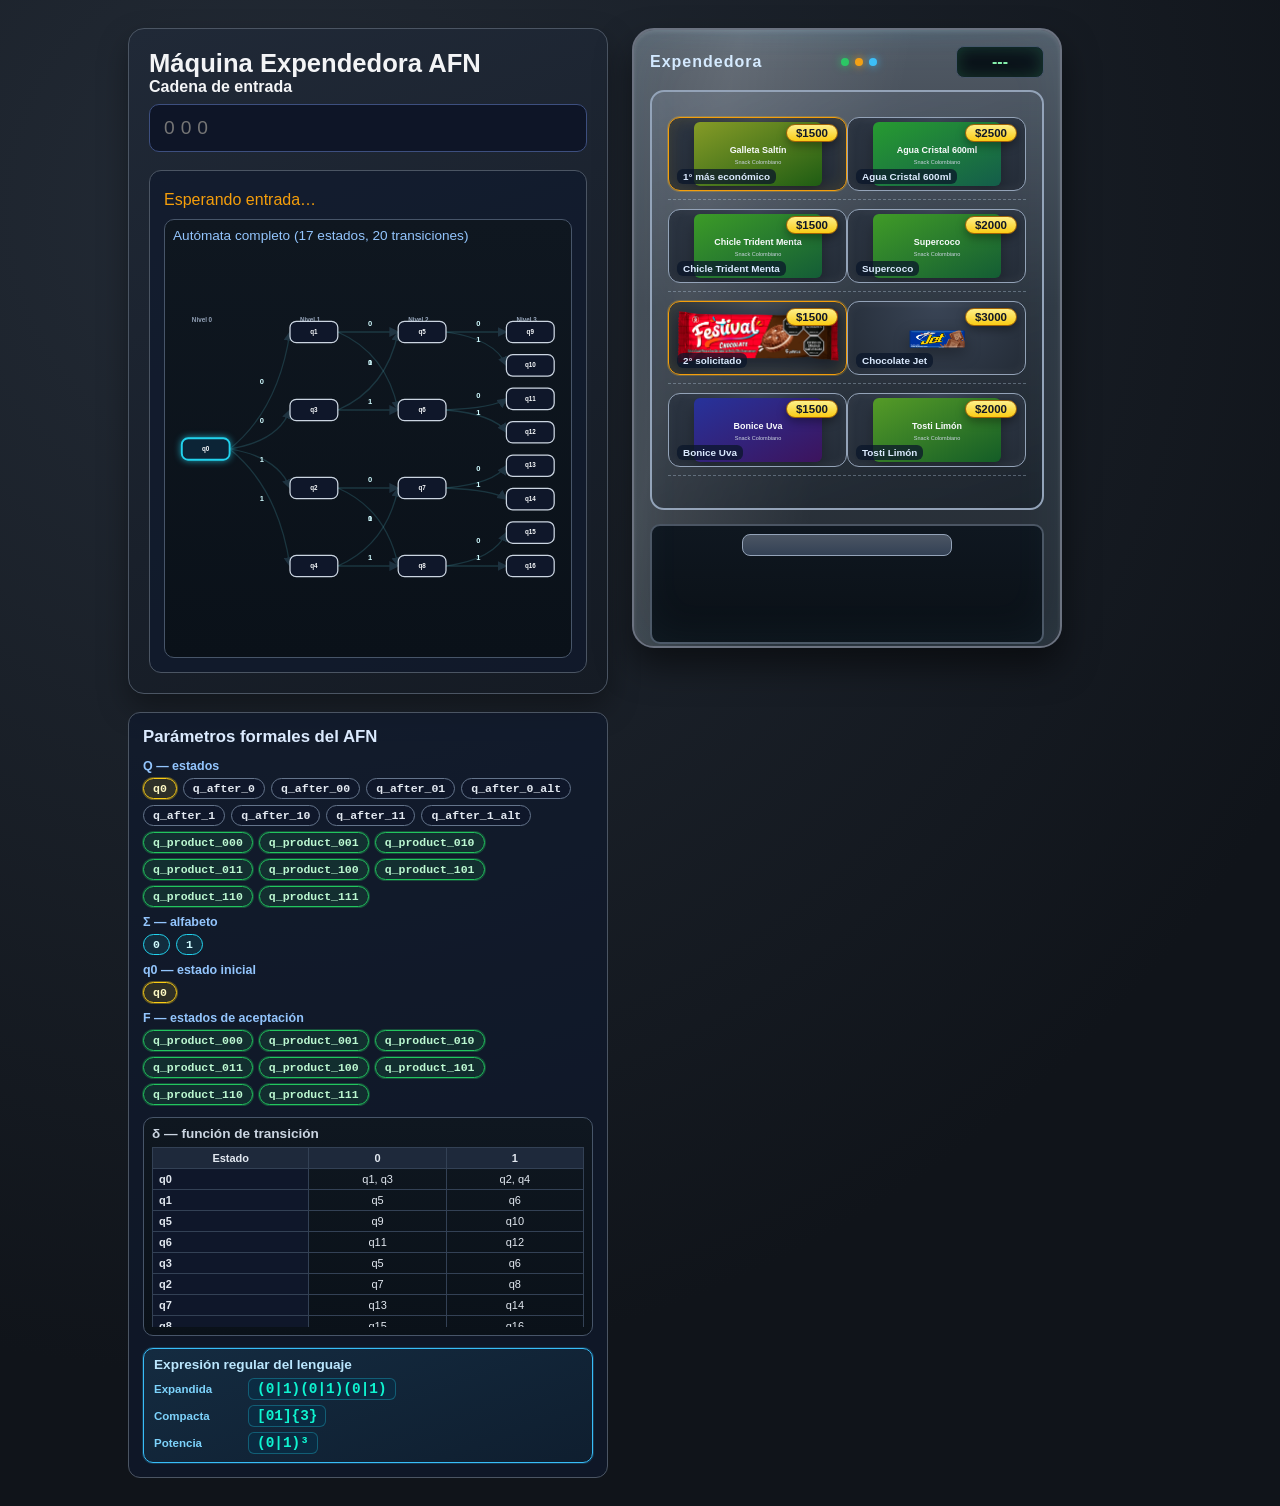
==== ui/index.html @ 4ac13ea7 "frist commit for test" ====
<!DOCTYPE html>
<html lang="es">
  <head>
    <meta charset="UTF-8" />
    <meta name="viewport" content="width=device-width, initial-scale=1.0" />
    <meta http-equiv="Cache-Control" content="no-cache, no-store, must-revalidate" />
    <meta http-equiv="Pragma" content="no-cache" />
    <meta http-equiv="Expires" content="0" />
    <title>Máquina Expendedora AFN</title>
    <link rel="stylesheet" href="styles.css?v=20260922d" />
  </head>
  <body>
    <main class="layout">
      <div class="panel-col">
        <section class="panel" id="controlPanel">
          <h1>Máquina Expendedora AFN</h1>

        <div class="input-block">
          <label for="sequence">Cadena de entrada</label>
          <input
            id="sequence"
            type="text"
            maxlength="3"
            placeholder="000"
            autocomplete="off"
            spellcheck="false"
          />
        </div>

        <div class="status-card" id="statusCard">
          <p id="statusText">Esperando entrada…</p>
          <div class="graph-box" id="graphBox">
            <p id="graphEmpty">Autómata completo (17 estados, 20 transiciones)</p>
            <svg id="graphSvg" viewBox="0 0 620 440" preserveAspectRatio="xMidYMid meet"></svg>
          </div>
          <div class="table-box" id="tableBox">
            <p id="tableTitle">Tabla de transición</p>
            <div class="table-wrap">
              <table id="transitionTable"></table>
            </div>
          </div>
        </div>
      </section>

      <section class="params-card">
        <h2>Parámetros formales del AFN</h2>
        <div id="paramsGrid"></div>

        <div class="delta-box">
          <p id="deltaTitle">δ — función de transición</p>
          <div class="table-wrap">
            <table id="deltaTable"></table>
          </div>
        </div>

        <div class="regex-banner">
          <p id="regexTitle">Expresión regular del lenguaje</p>
          <div id="regexList"></div>
        </div>
      </section>
      </div>

      <section class="machine-wrap">
        <div class="machine-scene">
          <div class="machine" id="machineBody">
            <div class="ambient-glow"></div>
            <div class="machine-header">
              <span class="brand">Expendedora</span>
              <div class="status-lights" aria-hidden="true">
                <span class="light"></span>
                <span class="light"></span>
                <span class="light"></span>
              </div>
              <span class="screen" id="screenText">---</span>
            </div>

            <div class="glass">
              <div id="shelves"></div>
            </div>

            <div class="chute">
              <div class="chute-gate" id="chuteGate"></div>
              <div class="scanner-beam" id="scannerBeam"></div>
              <div class="product" id="productToken">
                <img id="productImage" src="assets/margarita.svg" alt="Producto dispensado" />
                <span class="price-badge" id="productPrice">$1000</span>
              </div>
            </div>
          </div>
        </div>
      </section>
    </main>

    <script src="app.js?v=20260922d"></script>
  </body>
</html>
---- ui/styles.css ----
:root {
  --bg: #10141a;
  --card: #1b222c;
  --line: #4b5563;
  --accent: #22d3ee;
  --accent-2: #38bdf8;
  --text: #f3f4f6;
  --ok: #22c55e;
  --warn: #f59e0b;
  --bad: #ef4444;
}

* {
  box-sizing: border-box;
}

body {
  margin: 0;
  min-height: 100vh;
  font-family: "Segoe UI", Tahoma, Geneva, Verdana, sans-serif;
  color: var(--text);
  background: radial-gradient(circle at 15% 10%, #232b36 0%, var(--bg) 48%), var(--bg);
  background-size: 140% 140%;
  animation: bg-shift 12s ease-in-out infinite;
}

@keyframes bg-shift {
  0%,
  100% {
    background-position: 0% 0%;
  }
  50% {
    background-position: 100% 60%;
  }
}

.layout {
  display: grid;
  grid-template-columns: minmax(320px, 480px) minmax(300px, 520px);
  gap: 24px;
  padding: 28px;
  justify-content: center;
  align-items: start;
}

.panel-col {
  display: flex;
  flex-direction: column;
  gap: 18px;
  min-width: 0;
}

.panel {
  background: linear-gradient(160deg, #202937, #151b24);
  border: 1px solid var(--line);
  border-radius: 16px;
  padding: 20px;
  box-shadow: 0 14px 30px rgba(0, 0, 0, 0.35);
}

h1 {
  margin: 0;
  font-size: 1.6rem;
}

.subtitle {
  margin: 8px 0 18px;
  color: #b7c5ea;
}

.input-block label {
  display: block;
  margin-bottom: 8px;
  font-weight: 600;
}

.input-block input {
  width: 100%;
  border: 1px solid #3d4f7f;
  background: #0e1527;
  color: var(--text);
  border-radius: 10px;
  padding: 12px 14px;
  font-size: 1.2rem;
  letter-spacing: 6px;
  text-transform: lowercase;
  outline: none;
  transition: border-color 0.2s, box-shadow 0.2s;
}

.input-block input:focus {
  border-color: var(--accent-2);
  box-shadow: 0 0 0 3px rgba(96, 165, 250, 0.25);
}

.input-block small {
  display: block;
  margin-top: 8px;
  color: #9fb0d8;
}

.status-card {
  margin-top: 18px;
  border: 1px solid var(--line);
  border-radius: 12px;
  padding: 14px;
  background: rgba(15, 25, 45, 0.7);
}

.status-card p {
  margin: 6px 0;
}

.graph-box {
  margin-top: 10px;
  border: 1px solid #475569;
  border-radius: 10px;
  background: linear-gradient(180deg, #0f1720, #0a1119);
  padding: 8px;
}

#graphEmpty {
  margin: 0 0 6px;
  color: #93c5fd;
  font-size: 0.85rem;
}

#graphSvg {
  width: 100%;
  height: 400px;
  display: none;
}

.graph-edge {
  stroke: #67e8f9;
  stroke-width: 2;
  opacity: 0.9;
  fill: none;
}

.graph-edge.active {
  stroke: #22d3ee;
  stroke-width: 2.6;
  opacity: 1;
  filter: drop-shadow(0 0 4px rgba(34, 211, 238, 0.8));
}

.graph-edge.dim {
  opacity: 0.16;
}

.graph-edge-label {
  fill: #cffafe;
  font-size: 12px;
  font-weight: 800;
}

.graph-node {
  fill: #0f172a;
  stroke: #cbd5e1;
  stroke-width: 2;
}

.graph-node.initial {
  stroke: #facc15;
}

.graph-node.accepting {
  stroke: #22c55e;
  stroke-width: 2.4;
}

.graph-node.active {
  stroke: #22d3ee;
  stroke-width: 3;
  filter: drop-shadow(0 0 6px rgba(34, 211, 238, 0.7));
  fill: #0c2436;
}

.graph-node.accepting-inner {
  fill: transparent;
  stroke: #22c55e;
  stroke-width: 1.6;
}

.graph-node-label {
  fill: #f8fafc;
  font-size: 10px;
  font-weight: 700;
  text-anchor: middle;
  dominant-baseline: middle;
}

.graph-level-label {
  fill: #94a3b8;
  font-size: 10px;
  font-weight: 700;
}

.table-box {
  margin-top: 10px;
  border: 1px solid #475569;
  border-radius: 10px;
  background: linear-gradient(180deg, #0f1720, #0a1119);
  padding: 8px;
}

#tableTitle {
  margin: 0 0 6px;
  color: #cbd5e1;
  font-size: 0.85rem;
  font-weight: 700;
}

.table-wrap {
  max-height: 180px;
  overflow: auto;
}

#transitionTable {
  width: 100%;
  border-collapse: collapse;
  font-size: 12px;
}

#transitionTable th,
#transitionTable td {
  border: 1px solid #334155;
  padding: 5px 6px;
  text-align: center;
  color: #e2e8f0;
}

#transitionTable th {
  background: #1e293b;
  position: sticky;
  top: 0;
  z-index: 1;
}

#transitionTable td.state-col {
  font-weight: 700;
  text-align: left;
  background: #0f172a;
}

#transitionTable tr.active-row td.state-col {
  color: #22d3ee;
}

#transitionTable td.active-cell {
  background: rgba(34, 211, 238, 0.2);
  border-color: #22d3ee;
}

.sound-test {
  margin-top: 10px;
  border: 1px solid #64748b;
  background: linear-gradient(180deg, #1f2937, #111827);
  color: #e5e7eb;
  padding: 8px 10px;
  border-radius: 8px;
  font-weight: 600;
  cursor: pointer;
}

.sound-test:hover {
  border-color: #38bdf8;
}

.machine-wrap {
  display: flex;
  justify-content: center;
}

.machine-scene {
  position: relative;
  width: 520px;
  min-height: 640px;
}

.machine {
  width: 430px;
  height: 620px;
  border-radius: 22px;
  padding: 16px;
  background: linear-gradient(180deg, #525b66, #2f3741 45%, #252c34 100%);
  border: 2px solid #6b7280;
  box-shadow: 0 18px 34px rgba(0, 0, 0, 0.5), inset 0 2px 4px rgba(255, 255, 255, 0.12);
  position: relative;
  overflow: hidden;
  animation: machine-idle 4.5s ease-in-out infinite;
}

@keyframes machine-idle {
  0%,
  100% {
    transform: translateY(0px);
  }
  50% {
    transform: translateY(-2px);
  }
}

.machine.dispensing {
  animation: machine-shake 0.28s ease-in-out 2;
}

@keyframes machine-shake {
  0% {
    transform: translateX(0);
  }
  25% {
    transform: translateX(-1.5px);
  }
  50% {
    transform: translateX(1.5px);
  }
  75% {
    transform: translateX(-1px);
  }
  100% {
    transform: translateX(0);
  }
}

.machine::after {
  content: "";
  position: absolute;
  inset: 0;
  border-radius: 22px;
  box-shadow: inset 0 0 50px rgba(125, 211, 252, 0.08);
  pointer-events: none;
}

.machine::before {
  content: "";
  position: absolute;
  top: -40%;
  left: -30%;
  width: 80%;
  height: 180%;
  transform: rotate(12deg);
  background: linear-gradient(90deg, transparent, rgba(255, 255, 255, 0.12), transparent);
  pointer-events: none;
}

.ambient-glow {
  position: absolute;
  inset: -30% -10% auto -10%;
  height: 180px;
  background: radial-gradient(circle, rgba(56, 189, 248, 0.25), rgba(56, 189, 248, 0));
  filter: blur(14px);
  pointer-events: none;
  animation: ambient-pulse 3s ease-in-out infinite;
}

@keyframes ambient-pulse {
  0%,
  100% {
    opacity: 0.35;
  }
  50% {
    opacity: 0.8;
  }
}

.machine-header {
  display: flex;
  justify-content: space-between;
  align-items: center;
  margin-bottom: 12px;
}

.status-lights {
  display: inline-flex;
  gap: 6px;
}

.light {
  width: 8px;
  height: 8px;
  border-radius: 999px;
  background: #22c55e;
  box-shadow: 0 0 8px rgba(34, 197, 94, 0.8);
  animation: blink 1.8s steps(1) infinite;
}

.light:nth-child(2) {
  background: #f59e0b;
  box-shadow: 0 0 8px rgba(245, 158, 11, 0.8);
  animation-delay: 0.3s;
}

.light:nth-child(3) {
  background: #38bdf8;
  box-shadow: 0 0 8px rgba(56, 189, 248, 0.8);
  animation-delay: 0.6s;
}

@keyframes blink {
  0%,
  70% {
    opacity: 1;
  }
  71%,
  100% {
    opacity: 0.45;
  }
}

.brand {
  font-weight: 700;
  letter-spacing: 1px;
  color: #d1e8ff;
}

.screen {
  min-width: 88px;
  text-align: center;
  padding: 6px 10px;
  border-radius: 8px;
  background: #0b1219;
  border: 1px solid #475569;
  color: #86efac;
  font-weight: 700;
  box-shadow: inset 0 0 16px rgba(74, 222, 128, 0.2);
}

.glass {
  height: 420px;
  border: 2px solid #94a3b8;
  border-radius: 14px;
  padding: 16px;
  background: linear-gradient(160deg, rgba(148, 163, 184, 0.2), rgba(15, 23, 32, 0.45));
  backdrop-filter: blur(2px);
}

#shelves {
  height: 100%;
}

.shelf {
  height: 92px;
  border-bottom: 1px dashed rgba(209, 232, 255, 0.3);
  display: flex;
  justify-content: space-between;
  align-items: center;
}

.shelf:nth-child(even) .item-card {
  animation: shelf-float 3.5s ease-in-out infinite;
}

.shelf:nth-child(odd) .item-card {
  animation: shelf-float 4.2s ease-in-out infinite;
}

@keyframes shelf-float {
  0%,
  100% {
    transform: translateY(0px);
  }
  50% {
    transform: translateY(-2px);
  }
}

.item-card {
  position: relative;
  width: 180px;
  height: 74px;
  border-radius: 12px;
  display: inline-flex;
  justify-content: center;
  align-items: center;
  border: 1px solid #94a3b8;
  background: radial-gradient(circle at top, #3a4556, #232b36);
  box-shadow: inset 0 0 12px rgba(255, 255, 255, 0.06);
  overflow: hidden;
  transition: transform 0.25s ease, box-shadow 0.25s ease, border-color 0.25s ease;
}

.item-card img {
  width: 168px;
  height: 64px;
  object-fit: contain;
  filter: drop-shadow(0 6px 8px rgba(0, 0, 0, 0.35));
}

.price-badge {
  position: absolute;
  top: 6px;
  right: 8px;
  z-index: 2;
  background: linear-gradient(180deg, #fef08a, #facc15);
  color: #111827;
  border: 1px solid #a16207;
  border-radius: 999px;
  padding: 2px 9px;
  font-size: 0.72rem;
  font-weight: 800;
  box-shadow: 0 4px 10px rgba(0, 0, 0, 0.35);
}

.item-card .item-label {
  position: absolute;
  left: 8px;
  bottom: 6px;
  z-index: 2;
  max-width: 78%;
  padding: 2px 6px;
  border-radius: 6px;
  font-size: 0.62rem;
  font-weight: 700;
  color: #dbeafe;
  background: rgba(10, 22, 42, 0.75);
  white-space: nowrap;
  overflow: hidden;
  text-overflow: ellipsis;
}

.item-card.item-priority {
  border-color: #f59e0b;
  box-shadow: inset 0 0 16px rgba(251, 191, 36, 0.14), 0 0 0 1px rgba(251, 191, 36, 0.25);
}

.item-card.item-selected {
  transform: translateY(-4px) scale(1.03);
  border-color: #5eead4;
  box-shadow: 0 0 0 2px rgba(94, 234, 212, 0.32), 0 12px 20px rgba(0, 0, 0, 0.3), 0 0 24px rgba(94, 234, 212, 0.4);
}

.chute {
  margin-top: 14px;
  height: 120px;
  border-radius: 10px;
  border: 2px solid #4b5563;
  background: linear-gradient(180deg, #0f1720, #0a1016);
  position: relative;
  overflow: hidden;
}

.chute-gate {
  position: absolute;
  top: 8px;
  left: 50%;
  width: 210px;
  height: 22px;
  transform: translateX(-50%);
  border-radius: 8px;
  background: linear-gradient(180deg, #4b5563, #334155);
  border: 1px solid #94a3b8;
  transform-origin: center top;
  z-index: 3;
}

.chute-gate.open {
  animation: gate-cycle 0.85s ease-in-out forwards;
}

.scanner-beam {
  position: absolute;
  top: 16px;
  left: 50%;
  width: 190px;
  height: 4px;
  transform: translateX(-50%);
  background: linear-gradient(90deg, transparent, rgba(56, 189, 248, 0.9), transparent);
  filter: blur(0.3px);
  opacity: 0;
  z-index: 2;
}

.scanner-beam.active {
  animation: beam-scan 0.8s ease-in-out forwards;
}

.product {
  position: absolute;
  left: 50%;
  top: -90px;
  transform: translateX(-50%);
  width: 180px;
  height: 78px;
  border-radius: 14px;
  background: rgba(15, 23, 32, 0.78);
  border: 1px solid #64748b;
  display: flex;
  align-items: center;
  justify-content: center;
  box-shadow: 0 8px 20px rgba(96, 165, 250, 0.2);
  opacity: 0;
}

.machine.dispensing .light {
  animation-duration: 0.35s;
  opacity: 1;
}

.product img {
  width: 160px;
  height: 62px;
  object-fit: contain;
  filter: drop-shadow(0 8px 10px rgba(0, 0, 0, 0.4));
}

.product .price-badge {
  top: 5px;
  right: 6px;
}

.product.dispense {
  animation: drop 1.2s cubic-bezier(0.2, 0.9, 0.2, 1) forwards;
}

@keyframes gate-open {
  0% {
    transform: translateX(-50%) rotateX(0deg);
  }
  100% {
    transform: translateX(-50%) rotateX(70deg);
  }
}

@keyframes gate-cycle {
  0% {
    transform: translateX(-50%) rotateX(0deg);
  }
  45% {
    transform: translateX(-50%) rotateX(72deg);
  }
  100% {
    transform: translateX(-50%) rotateX(0deg);
  }
}

@keyframes beam-scan {
  0% {
    top: 14px;
    opacity: 0;
  }
  15% {
    opacity: 1;
  }
  100% {
    top: 86px;
    opacity: 0;
  }
}

@keyframes drop {
  0% {
    top: -90px;
    opacity: 0;
  }
  15% {
    opacity: 1;
  }
  75% {
    top: 48px;
    opacity: 1;
  }
  100% {
    top: 58px;
    opacity: 1;
  }
}

.status-ok {
  color: var(--ok);
}

.status-bad {
  color: var(--bad);
}

.status-warn {
  color: var(--warn);
}

@media (max-width: 980px) {
  .layout {
    grid-template-columns: 1fr;
    justify-items: center;
  }

  .machine-scene {
    width: min(520px, 96vw);
  }

  .machine {
    width: min(430px, 92vw);
  }
}

.params-card {
  border: 1px solid var(--line);
  border-radius: 12px;
  padding: 14px;
  background: rgba(15, 25, 45, 0.7);
}

.params-card h2 {
  margin: 0 0 12px;
  font-size: 1.05rem;
  color: #dbeafe;
}

.param-block {
  margin: 8px 0;
}

.param-label {
  display: block;
  font-size: 0.78rem;
  font-weight: 700;
  color: #93c5fd;
  margin-bottom: 5px;
}

.param-pills {
  display: flex;
  flex-wrap: wrap;
  gap: 6px;
}

.param-state-pill {
  display: inline-block;
  padding: 3px 9px;
  border-radius: 999px;
  border: 1px solid #64748b;
  background: #0f172a;
  color: #e2e8f0;
  font-size: 0.72rem;
  font-weight: 700;
  font-family: "Consolas", "Courier New", monospace;
}

.param-state-pill.pill-initial {
  border-color: #facc15;
  color: #fef9c3;
  background: rgba(250, 204, 21, 0.12);
  box-shadow: 0 0 0 1px rgba(250, 204, 21, 0.35);
}

.param-state-pill.pill-accepting {
  border-color: #22c55e;
  color: #bbf7d0;
  background: rgba(34, 197, 94, 0.12);
  box-shadow: 0 0 0 1px rgba(34, 197, 94, 0.3);
}

.param-state-pill.pill-symbol {
  border-color: #22d3ee;
  color: #cffafe;
  background: rgba(34, 211, 238, 0.1);
}

.delta-box {
  margin-top: 12px;
  border: 1px solid #475569;
  border-radius: 10px;
  background: linear-gradient(180deg, #0f1720, #0a1119);
  padding: 8px;
}

#deltaTitle {
  margin: 0 0 6px;
  color: #cbd5e1;
  font-size: 0.85rem;
  font-weight: 700;
}

#deltaTable {
  width: 100%;
  border-collapse: collapse;
  font-size: 11px;
}

#deltaTable th,
#deltaTable td {
  border: 1px solid #334155;
  padding: 4px 6px;
  text-align: center;
  color: #e2e8f0;
}

#deltaTable th {
  background: #1e293b;
  position: sticky;
  top: 0;
  z-index: 1;
}

#deltaTable td:first-child {
  font-weight: 700;
  text-align: left;
  background: #0f172a;
  white-space: nowrap;
}

.regex-banner {
  margin-top: 12px;
  border: 1px solid #38bdf8;
  border-radius: 10px;
  padding: 8px 10px;
  background: linear-gradient(160deg, rgba(56, 189, 248, 0.12), rgba(14, 116, 144, 0.08));
  box-shadow: 0 0 0 1px rgba(56, 189, 248, 0.2);
}

#regexTitle {
  margin: 0 0 6px;
  color: #bae6fd;
  font-size: 0.85rem;
  font-weight: 700;
}

#regexList {
  display: flex;
  flex-direction: column;
  gap: 5px;
}

.regex-item {
  display: flex;
  align-items: baseline;
  gap: 10px;
}

.regex-name {
  flex: 0 0 84px;
  color: #7dd3fc;
  font-size: 0.72rem;
  font-weight: 700;
}

.regex-item code {
  color: #0ff4d0;
  background: rgba(8, 47, 73, 0.6);
  border: 1px solid rgba(34, 211, 238, 0.3);
  border-radius: 6px;
  padding: 2px 8px;
  font-size: 0.9rem;
  font-weight: 800;
  font-family: "Consolas", "Courier New", monospace;
}
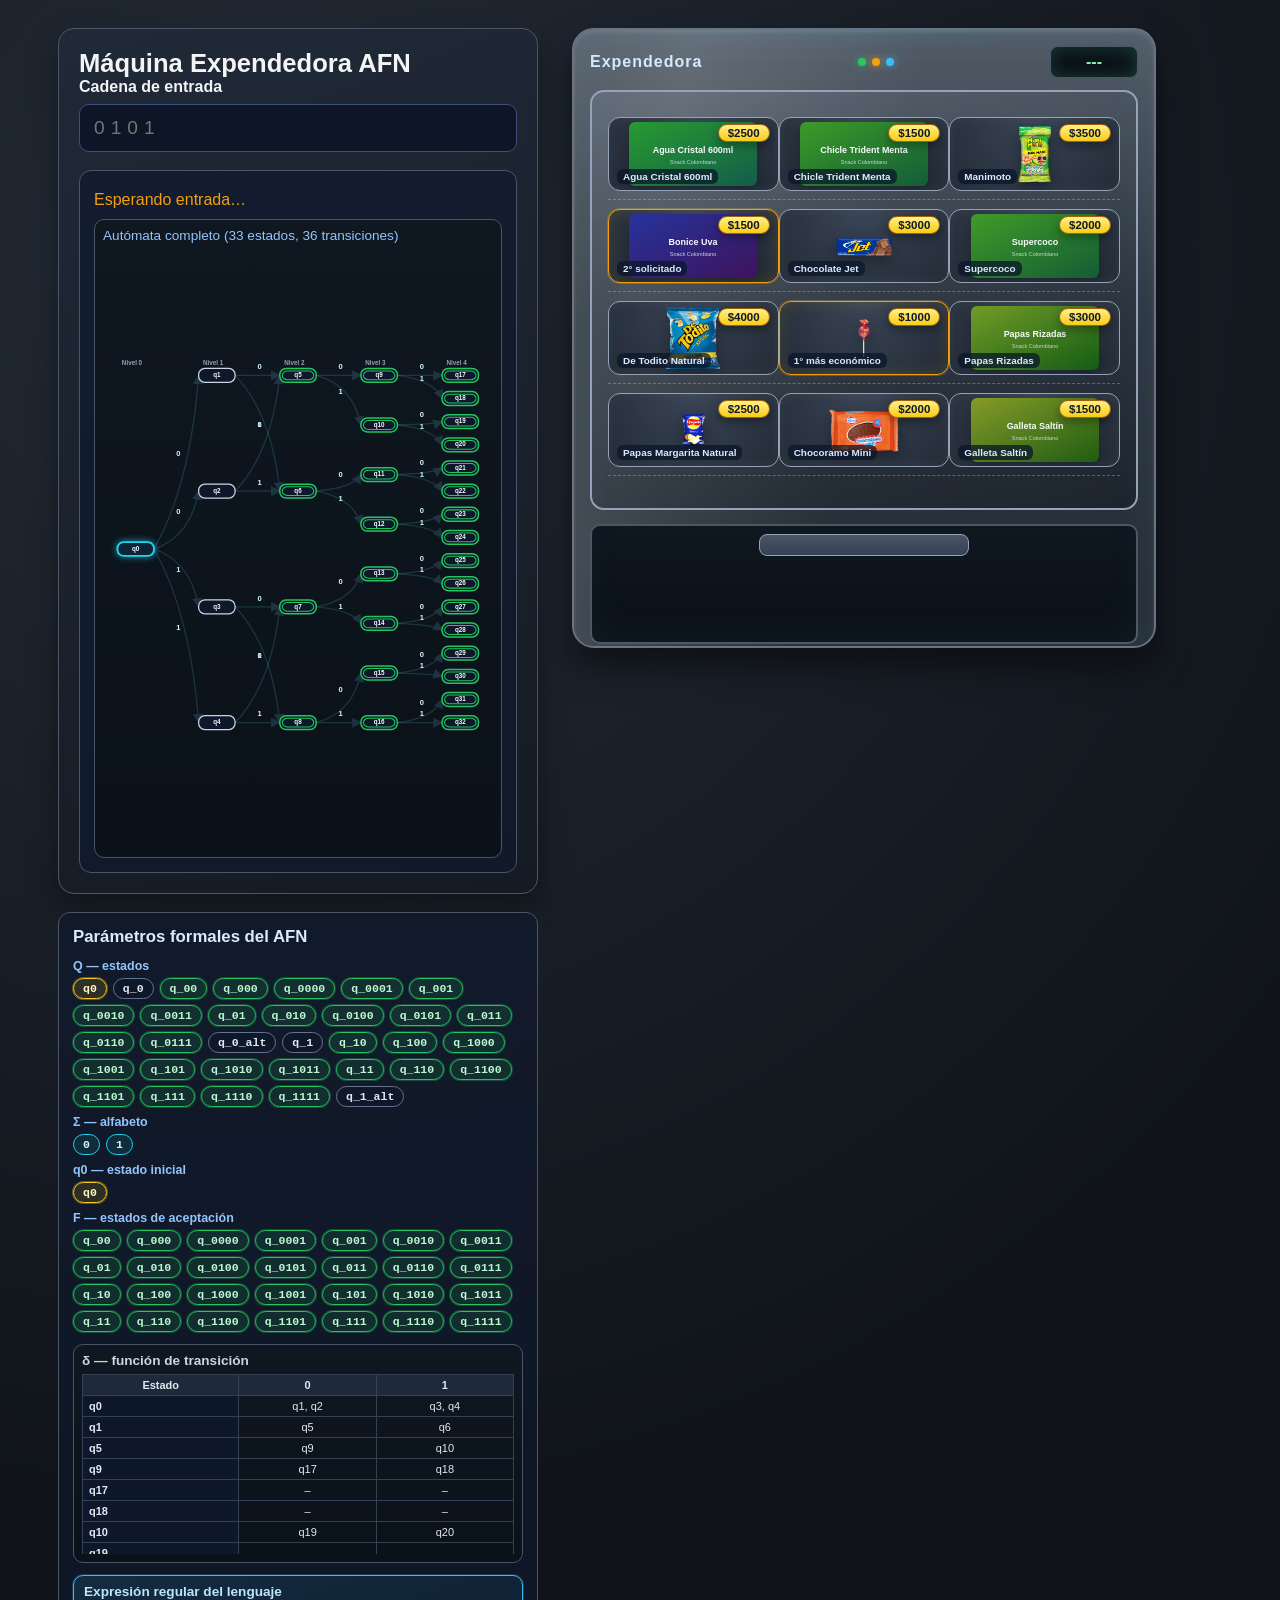
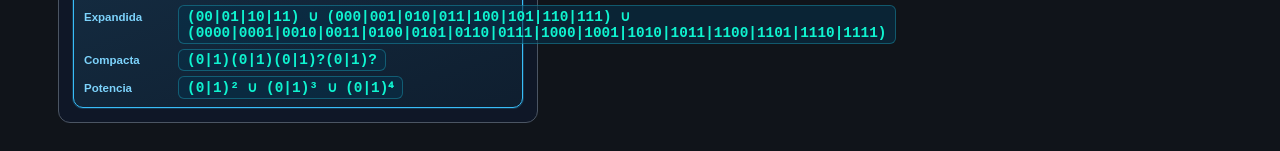
==== commit 70d8d7f8: "final" ====
--- a/ui/index.html
+++ b/ui/index.html
@@ -7,7 +7,7 @@
     <meta http-equiv="Pragma" content="no-cache" />
     <meta http-equiv="Expires" content="0" />
     <title>Máquina Expendedora AFN</title>
-    <link rel="stylesheet" href="styles.css?v=20260922d" />
+    <link rel="stylesheet" href="styles.css?v=20260922h" />
   </head>
   <body>
     <main class="layout">
@@ -20,8 +20,8 @@
           <input
             id="sequence"
             type="text"
-            maxlength="3"
-            placeholder="000"
+            maxlength="4"
+            placeholder="0101"
             autocomplete="off"
             spellcheck="false"
           />
@@ -30,8 +30,8 @@
         <div class="status-card" id="statusCard">
           <p id="statusText">Esperando entrada…</p>
           <div class="graph-box" id="graphBox">
-            <p id="graphEmpty">Autómata completo (17 estados, 20 transiciones)</p>
-            <svg id="graphSvg" viewBox="0 0 620 440" preserveAspectRatio="xMidYMid meet"></svg>
+            <p id="graphEmpty">Autómata completo (33 estados, 36 transiciones)</p>
+            <svg id="graphSvg" viewBox="0 0 620 620" preserveAspectRatio="xMidYMid meet"></svg>
           </div>
           <div class="table-box" id="tableBox">
             <p id="tableTitle">Tabla de transición</p>
@@ -91,6 +91,6 @@
       </section>
     </main>
 
-    <script src="app.js?v=20260922d"></script>
+    <script src="app.js?v=20260922h"></script>
   </body>
 </html>
--- a/ui/styles.css
+++ b/ui/styles.css
@@ -36,7 +36,7 @@
 
 .layout {
   display: grid;
-  grid-template-columns: minmax(320px, 480px) minmax(300px, 520px);
+  grid-template-columns: minmax(320px, 480px) minmax(320px, 660px);
   gap: 24px;
   padding: 28px;
   justify-content: center;
@@ -127,7 +127,7 @@
 
 #graphSvg {
   width: 100%;
-  height: 400px;
+  height: 600px;
   display: none;
 }
 
@@ -275,12 +275,12 @@
 
 .machine-scene {
   position: relative;
-  width: 520px;
+  width: 640px;
   min-height: 640px;
 }
 
 .machine {
-  width: 430px;
+  width: 584px;
   height: 620px;
   border-radius: 22px;
   padding: 16px;
@@ -686,11 +686,11 @@
   }
 
   .machine-scene {
-    width: min(520px, 96vw);
+    width: min(640px, 96vw);
   }
 
   .machine {
-    width: min(430px, 92vw);
+    width: min(584px, 92vw);
   }
 }
 
